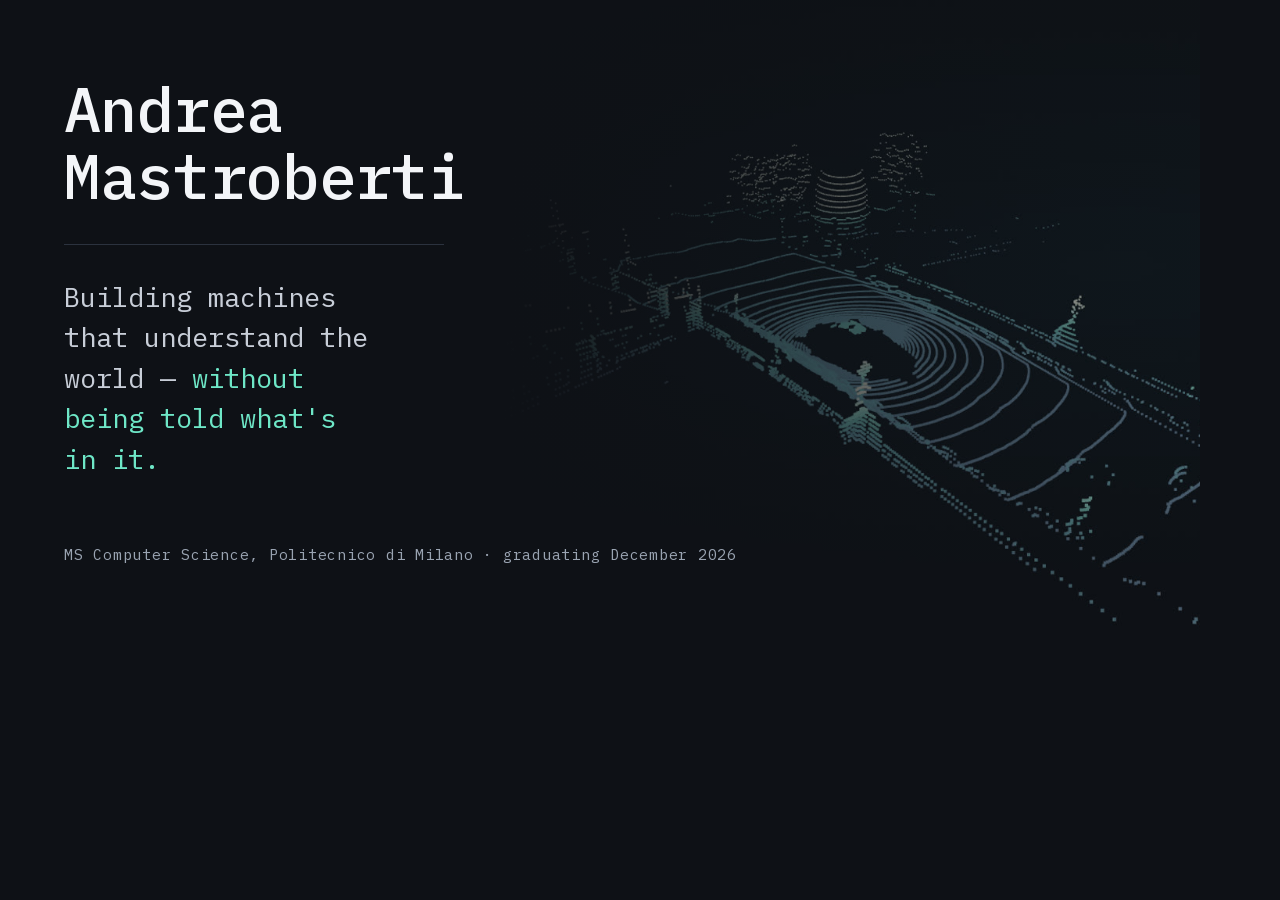
==== scripts/og-card.html @ 24b04294 "Personal site: single-page, point-cloud hero, no build step Plain HTML, CSS and JS. No framework, no" ====
<!doctype html>
<!--
  Source for assets/img/og.jpg — the card that renders when the site's link is
  pasted into LinkedIn or a message. Kept as a page rather than drawn by a script
  so it carries the real typeface and the real scan. Render it with:

    "/Applications/Google Chrome.app/Contents/MacOS/Google Chrome" \
      --headless --disable-gpu --hide-scrollbars --window-size=1200,630 \
      --screenshot=/tmp/og.png "file://$PWD/scripts/og-card.html"
    ffmpeg -y -i /tmp/og.png -q:v 3 assets/img/og.jpg

  Keep the copy in step with the hero. A stale card is worse than no card: it is
  the first thing a recruiter sees and the last thing anyone thinks to check.
-->
<html lang="en">
<head>
<meta charset="utf-8">
<style>
  @font-face {
    font-family: 'IBM Plex Mono'; font-style: normal; font-weight: 400;
    src: url('../assets/fonts/plex-mono-400.woff2') format('woff2');
  }
  @font-face {
    font-family: 'IBM Plex Mono'; font-style: normal; font-weight: 500;
    src: url('../assets/fonts/plex-mono-500.woff2') format('woff2');
  }
  :root {
    --bg: #0e1116; --fg: #f3f5f8; --fg-mid: #c8ced8; --fg-dim: #9aa4b2;
    --accent: #6ee7c7; --rule: #2b323e;
    --mono: 'IBM Plex Mono', ui-monospace, Menlo, monospace;
  }
  * { margin: 0; padding: 0; box-sizing: border-box; }
  body {
    width: 1200px; height: 630px; overflow: hidden;
    background: var(--bg); color: var(--fg);
    font-family: var(--mono); position: relative;
  }
  .scan {
    position: absolute; inset: 0 0 0 42%;
    background: url('../assets/img/pointcloud-poster.jpg') center/cover no-repeat;
  }
  /* Fade the scan into the page so the type never sits on busy pixels. */
  .scan::after {
    content: ''; position: absolute; inset: 0;
    background: linear-gradient(to right, var(--bg) 0%, rgba(14,17,22,.72) 34%, rgba(14,17,22,.42) 100%);
  }
  .body { position: relative; z-index: 2; padding: 76px 64px; max-width: 760px; }
  h1 {
    font-weight: 500; font-size: 62px; line-height: 1.08;
    letter-spacing: -0.01em;
  }
  hr { border: 0; border-top: 1px solid var(--rule); margin: 34px 0 32px; width: 380px; }
  .claim { font-size: 27px; line-height: 1.5; color: var(--fg-mid); max-width: 19ch; }
  .claim em { font-style: normal; color: var(--accent); }
  .cred {
    position: absolute; left: 64px; bottom: 66px; z-index: 2;
    font-size: 15px; letter-spacing: 0.05em; color: var(--fg-dim);
  }
</style>
</head>
<body>
  <div class="scan"></div>
  <div class="body">
    <h1>Andrea<br>Mastroberti</h1>
    <hr>
    <p class="claim">Building machines that understand the world —
      <em>without being told what's in it.</em></p>
  </div>
  <p class="cred">MS Computer Science, Politecnico di Milano · graduating December 2026</p>
</body>
</html>
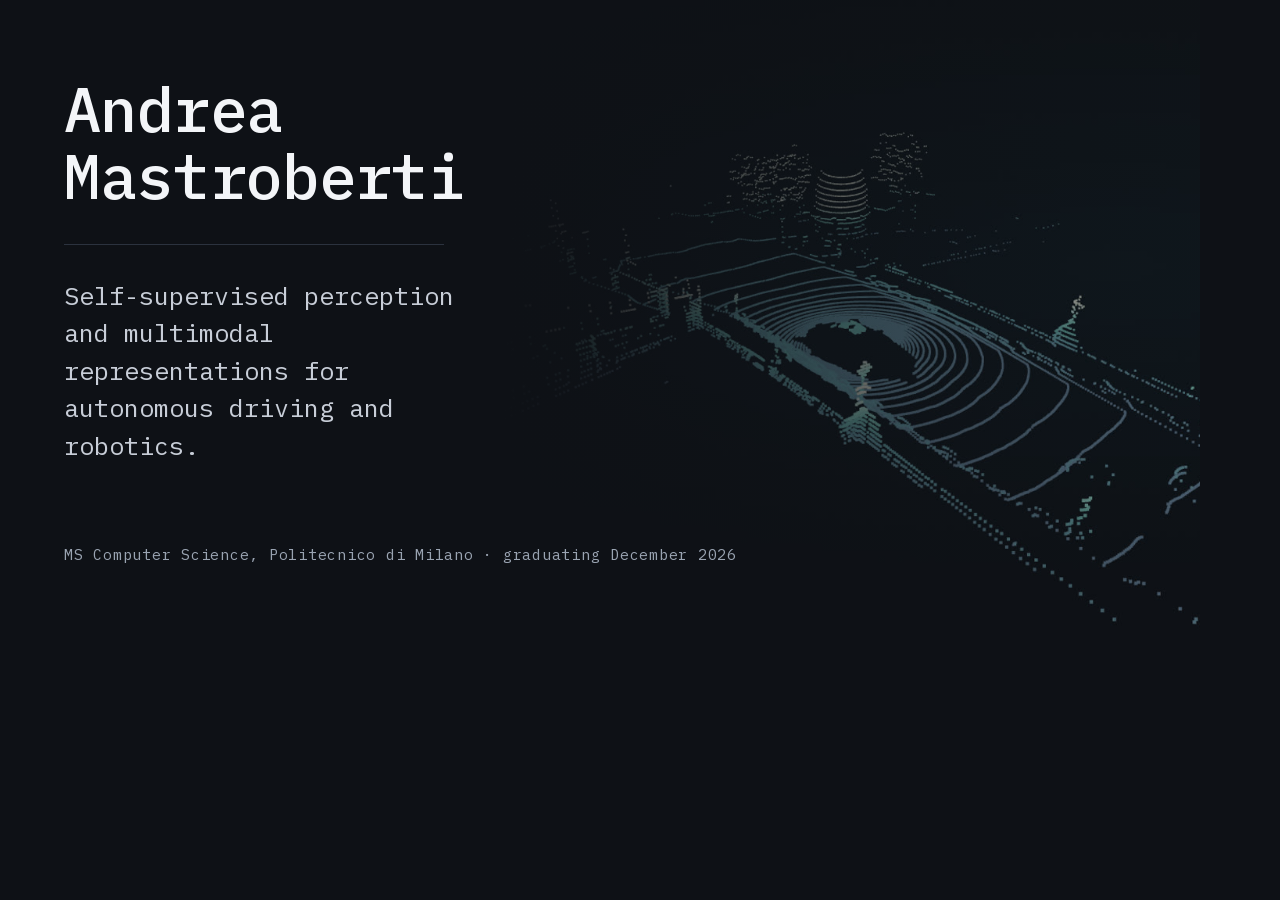
==== commit 6e0de2d3: "Two-column sections: heading rail beside the prose Every section ran as a single narrow column again" ====
--- a/scripts/og-card.html
+++ b/scripts/og-card.html
@@ -50,7 +50,7 @@
     letter-spacing: -0.01em;
   }
   hr { border: 0; border-top: 1px solid var(--rule); margin: 34px 0 32px; width: 380px; }
-  .claim { font-size: 27px; line-height: 1.5; color: var(--fg-mid); max-width: 19ch; }
+  .claim { font-size: 25px; line-height: 1.5; color: var(--fg-mid); max-width: 440px; }
   .claim em { font-style: normal; color: var(--accent); }
   .cred {
     position: absolute; left: 64px; bottom: 66px; z-index: 2;
@@ -63,8 +63,8 @@
   <div class="body">
     <h1>Andrea<br>Mastroberti</h1>
     <hr>
-    <p class="claim">Building machines that understand the world —
-      <em>without being told what's in it.</em></p>
+    <p class="claim">Self-supervised perception and multimodal representations
+      for autonomous driving and robotics.</p>
   </div>
   <p class="cred">MS Computer Science, Politecnico di Milano · graduating December 2026</p>
 </body>
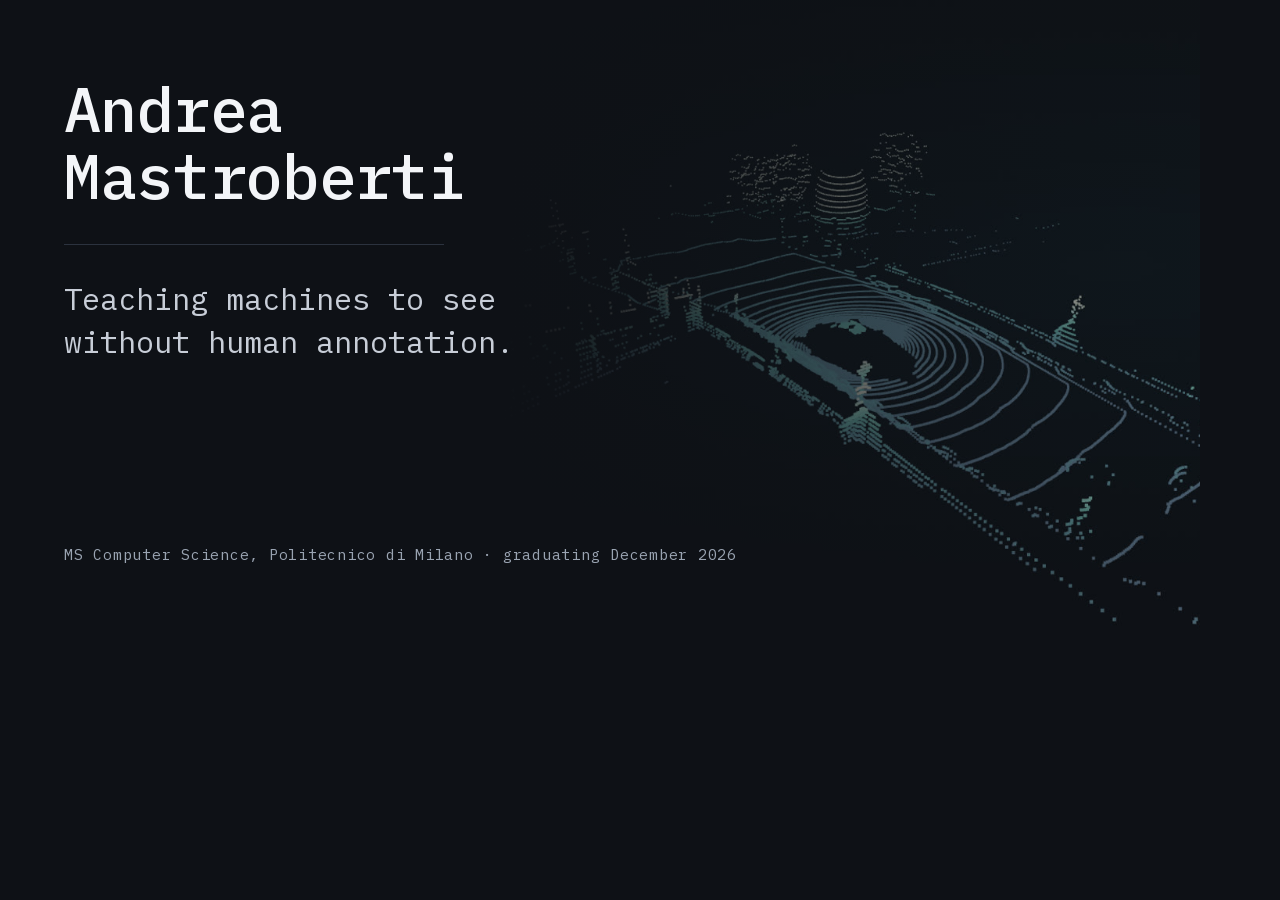
==== commit 7c33c6d2: "Shorter hero line Two lines instead of four, and it says the thing directly. Share card rebuilt to m" ====
--- a/scripts/og-card.html
+++ b/scripts/og-card.html
@@ -50,7 +50,7 @@
     letter-spacing: -0.01em;
   }
   hr { border: 0; border-top: 1px solid var(--rule); margin: 34px 0 32px; width: 380px; }
-  .claim { font-size: 25px; line-height: 1.5; color: var(--fg-mid); max-width: 440px; }
+  .claim { font-size: 30px; line-height: 1.45; color: var(--fg-mid); max-width: 480px; }
   .claim em { font-style: normal; color: var(--accent); }
   .cred {
     position: absolute; left: 64px; bottom: 66px; z-index: 2;
@@ -63,8 +63,7 @@
   <div class="body">
     <h1>Andrea<br>Mastroberti</h1>
     <hr>
-    <p class="claim">Self-supervised perception and multimodal representations
-      for autonomous driving and robotics.</p>
+    <p class="claim">Teaching machines to see without human annotation.</p>
   </div>
   <p class="cred">MS Computer Science, Politecnico di Milano · graduating December 2026</p>
 </body>
